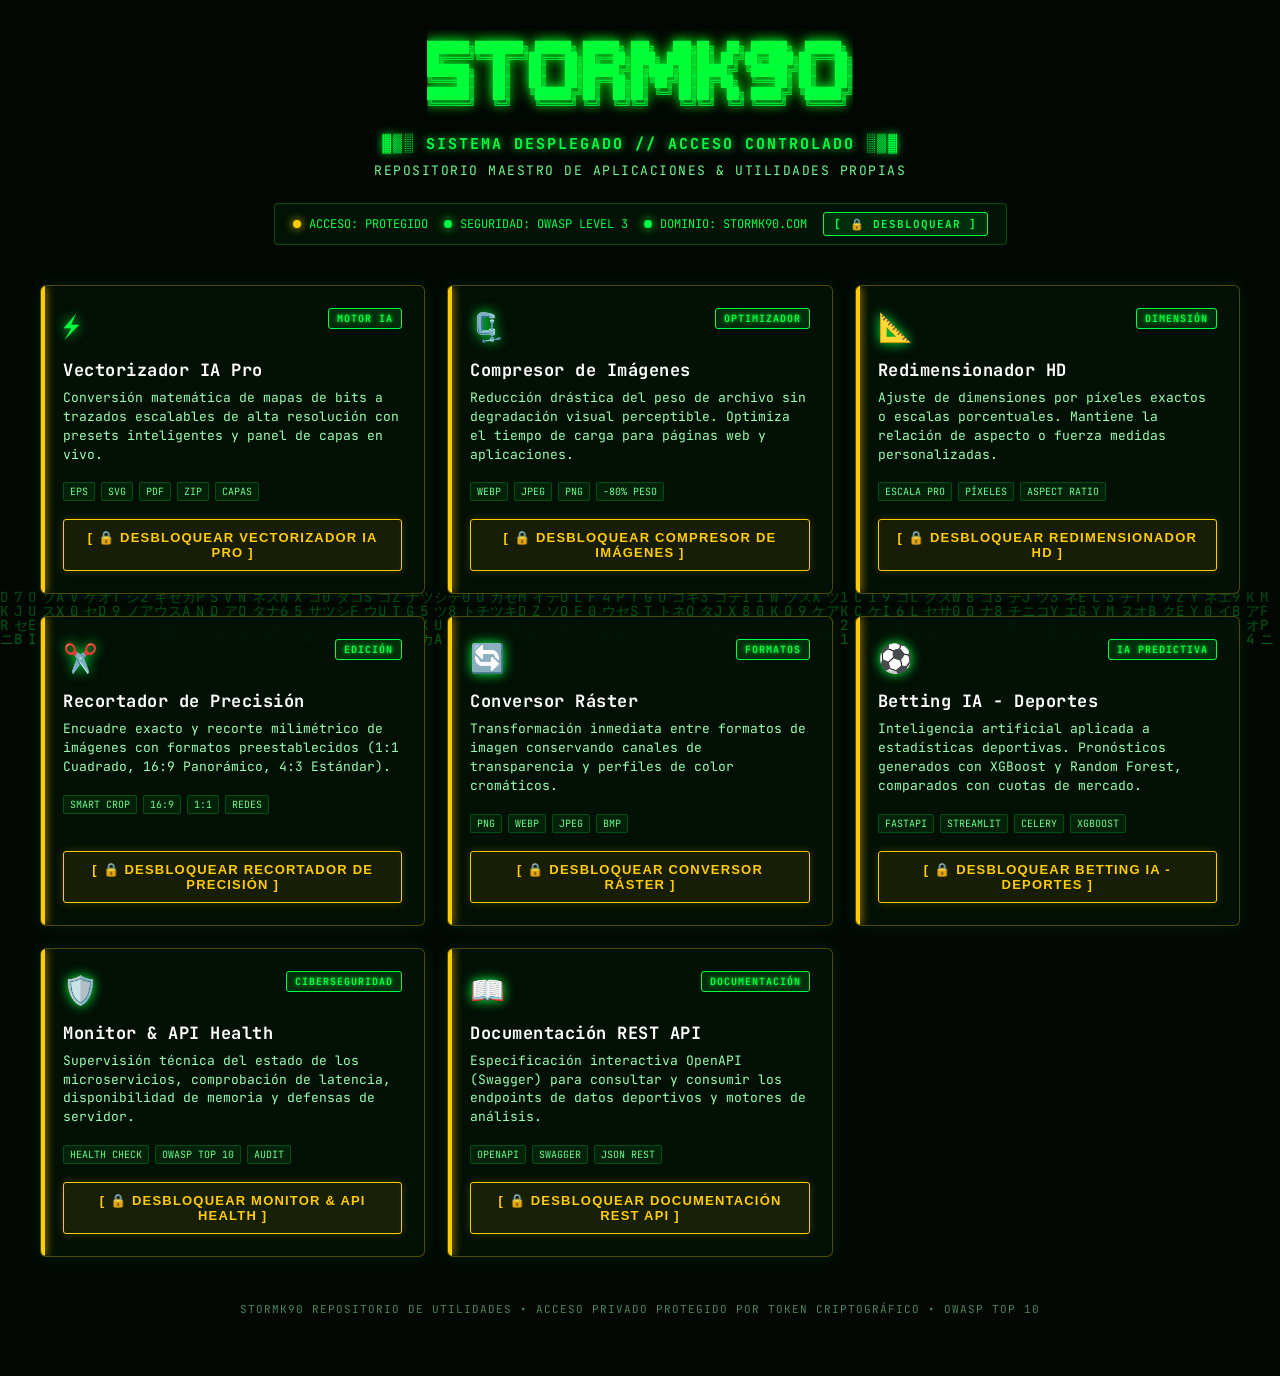
==== index.html @ 2456624c "Copia inicial del sitio stormk90.com (descargada via SFTP)" ====
<!DOCTYPE html>
<html lang="es">
<head>
    <meta charset="UTF-8">
    <meta name="viewport" content="width=device-width, initial-scale=1.0">
    <meta http-equiv="Cache-Control" content="no-cache, no-store, must-revalidate">
    <title>STORMK90 // HUB CENTRAL - Repositorio de Utilidades Propias & IA</title>
    <link rel="preconnect" href="https://fonts.googleapis.com">
    <link rel="preconnect" href="https://fonts.gstatic.com" crossorigin>
    <link href="https://fonts.googleapis.com/css2?family=Courier+Prime:wght@400;700&family=JetBrains+Mono:wght@400;600;700&display=swap" rel="stylesheet">
    <style>
        * {
            box-sizing: border-box;
            margin: 0;
            padding: 0;
        }
        body {
            background: #030804;
            color: #00ff41;
            font-family: "JetBrains Mono", "Courier New", monospace;
            min-height: 100vh;
            overflow-x: hidden;
            display: flex;
            flex-direction: column;
            align-items: center;
            padding: 30px 20px 60px 20px;
            position: relative;
        }

        /* Lienzo de fondo con lluvia Matrix */
        .matrix-bg {
            position: fixed;
            top: 0;
            left: 0;
            width: 100%;
            height: 100%;
            pointer-events: none;
            z-index: 1;
            opacity: 0.35;
        }

        /* Contenedor principal */
        .main-container {
            position: relative;
            z-index: 10;
            width: 100%;
            max-width: 1200px;
            display: flex;
            flex-direction: column;
            align-items: center;
        }

        /* Cabecera ASCII */
        .ascii-art {
            color: #00ff41;
            font-size: 10px;
            line-height: 1.15;
            text-shadow: 0 0 10px #00ff41, 0 0 20px rgba(0, 255, 65, 0.6);
            white-space: pre;
            animation: flicker 0.15s infinite;
            text-align: center;
            margin-bottom: 12px;
            overflow-x: auto;
            max-width: 100%;
        }

        .system-banner {
            text-align: center;
            margin-bottom: 24px;
        }

        .breach-alert {
            font-size: 15px;
            font-weight: 700;
            letter-spacing: 2px;
            text-shadow: 0 0 8px #00ff41;
            animation: pulse 2s infinite;
        }

        .hub-subtitle {
            margin-top: 8px;
            font-size: 13px;
            color: #6cfc8b;
            letter-spacing: 1.5px;
            text-transform: uppercase;
        }

        /* Barra de estado del sistema */
        .system-status-bar {
            display: flex;
            gap: 16px;
            justify-content: center;
            align-items: center;
            flex-wrap: wrap;
            margin-bottom: 30px;
            padding: 8px 18px;
            background: rgba(0, 255, 65, 0.05);
            border: 1px solid rgba(0, 255, 65, 0.25);
            border-radius: 4px;
            font-size: 12px;
        }

        .status-item {
            display: flex;
            align-items: center;
            gap: 8px;
        }

        .status-dot {
            width: 8px;
            height: 8px;
            border-radius: 50%;
            background: #00ff41;
            box-shadow: 0 0 8px #00ff41;
            animation: pulse 1.5s infinite;
        }

        .status-dot.locked {
            background: #ffcc00;
            box-shadow: 0 0 8px #ffcc00;
        }

        .auth-toggle-btn {
            background: rgba(0, 255, 65, 0.12);
            border: 1px solid #00ff41;
            color: #00ff41;
            font-family: inherit;
            font-size: 11px;
            font-weight: 700;
            padding: 4px 10px;
            border-radius: 3px;
            cursor: pointer;
            letter-spacing: 1px;
            transition: all 0.2s ease;
        }

        .auth-toggle-btn:hover {
            background: #00ff41;
            color: #030804;
            box-shadow: 0 0 10px #00ff41;
        }

        /* Cuadrícula Cyberpunk de Utilidades */
        .utils-grid {
            width: 100%;
            display: grid;
            grid-template-columns: repeat(auto-fill, minmax(320px, 1fr));
            gap: 22px;
            margin-top: 10px;
        }

        /* Tarjeta de Utilidad Individual */
        .util-card {
            background: rgba(4, 18, 7, 0.85);
            border: 1px solid rgba(0, 255, 65, 0.35);
            border-radius: 6px;
            padding: 22px;
            display: flex;
            flex-direction: column;
            justify-content: space-between;
            box-shadow: 0 0 15px rgba(0, 255, 65, 0.1);
            transition: all 0.3s cubic-bezier(0.25, 0.8, 0.25, 1);
            position: relative;
            overflow: hidden;
            backdrop-filter: blur(4px);
        }

        .util-card::before {
            content: "";
            position: absolute;
            top: 0;
            left: 0;
            width: 4px;
            height: 100%;
            background: #00ff41;
            box-shadow: 0 0 10px #00ff41;
            transition: width 0.3s ease;
        }

        .util-card:hover {
            transform: translateY(-4px);
            border-color: #00ff41;
            box-shadow: 0 0 25px rgba(0, 255, 65, 0.4);
            background: rgba(6, 26, 11, 0.95);
        }

        .util-card:hover::before {
            width: 8px;
        }

        .util-card.is-locked {
            border-color: rgba(255, 204, 0, 0.3);
        }
        .util-card.is-locked::before {
            background: #ffcc00;
            box-shadow: 0 0 10px #ffcc00;
        }

        .card-header {
            display: flex;
            align-items: flex-start;
            justify-content: space-between;
            margin-bottom: 14px;
        }

        .card-icon {
            font-size: 28px;
            filter: drop-shadow(0 0 6px #00ff41);
        }

        .card-badge {
            font-size: 10px;
            font-weight: 700;
            padding: 3px 8px;
            border: 1px solid #00ff41;
            background: rgba(0, 255, 65, 0.12);
            border-radius: 3px;
            letter-spacing: 1px;
            text-shadow: 0 0 4px #00ff41;
        }

        .card-title {
            font-size: 17px;
            font-weight: 700;
            color: #ffffff;
            margin-bottom: 8px;
            letter-spacing: 0.5px;
        }

        .card-desc {
            font-size: 13px;
            color: #9affb2;
            line-height: 1.45;
            margin-bottom: 18px;
            flex-grow: 1;
        }

        .card-tags {
            display: flex;
            gap: 6px;
            flex-wrap: wrap;
            margin-bottom: 18px;
        }

        .tag-pill {
            font-size: 10px;
            color: #6cfc8b;
            background: rgba(0, 255, 65, 0.08);
            border: 1px solid rgba(0, 255, 65, 0.2);
            padding: 2px 6px;
            border-radius: 2px;
        }

        /* Botón de Lanzamiento de Utilidad */
        .card-action-btn {
            display: block;
            text-align: center;
            color: #00ff41;
            text-decoration: none;
            font-size: 13px;
            font-weight: 700;
            padding: 10px 16px;
            border: 1px solid #00ff41;
            background: rgba(0, 255, 65, 0.08);
            box-shadow: 0 0 10px rgba(0, 255, 65, 0.25);
            border-radius: 3px;
            letter-spacing: 1.2px;
            transition: all 0.25s ease;
            cursor: pointer;
        }

        .card-action-btn:hover {
            background: #00ff41;
            color: #030804;
            box-shadow: 0 0 20px #00ff41;
        }

        .card-action-btn.btn-locked {
            color: #ffcc00;
            border-color: #ffcc00;
            background: rgba(255, 204, 0, 0.08);
            box-shadow: 0 0 10px rgba(255, 204, 0, 0.2);
        }

        .card-action-btn.btn-locked:hover {
            background: #ffcc00;
            color: #030804;
            box-shadow: 0 0 20px #ffcc00;
        }

        /* Modal Terminal Cyberpunk de Autenticación */
        .auth-overlay {
            position: fixed;
            top: 0;
            left: 0;
            width: 100%;
            height: 100%;
            background: rgba(3, 8, 4, 0.85);
            backdrop-filter: blur(8px);
            z-index: 1000;
            display: flex;
            justify-content: center;
            align-items: center;
            padding: 20px;
            opacity: 0;
            pointer-events: none;
            transition: opacity 0.3s ease;
        }

        .auth-overlay.active {
            opacity: 1;
            pointer-events: auto;
        }

        .auth-modal {
            background: #041207;
            border: 2px solid #00ff41;
            box-shadow: 0 0 35px rgba(0, 255, 65, 0.5);
            border-radius: 6px;
            width: 100%;
            max-width: 480px;
            padding: 28px;
            display: flex;
            flex-direction: column;
            position: relative;
        }

        .auth-modal-header {
            display: flex;
            justify-content: space-between;
            align-items: center;
            border-bottom: 1px solid rgba(0, 255, 65, 0.3);
            padding-bottom: 14px;
            margin-bottom: 20px;
        }

        .auth-modal-title {
            font-size: 16px;
            font-weight: 700;
            color: #ffffff;
            display: flex;
            align-items: center;
            gap: 8px;
        }

        .auth-modal-close {
            background: transparent;
            border: none;
            color: #00ff41;
            font-size: 18px;
            cursor: pointer;
            padding: 4px 8px;
        }

        .auth-modal-body p {
            font-size: 13px;
            color: #9affb2;
            line-height: 1.5;
            margin-bottom: 20px;
        }

        .auth-input-group {
            position: relative;
            margin-bottom: 15px;
        }

        .auth-input-prompt {
            position: absolute;
            left: 12px;
            top: 50%;
            transform: translateY(-50%);
            color: #00ff41;
            font-size: 14px;
            font-weight: 700;
            pointer-events: none;
        }

        .auth-password-input {
            width: 100%;
            padding: 12px 14px 12px 38px;
            background: #020703;
            border: 1px solid #00ff41;
            border-radius: 4px;
            color: #00ff41;
            font-family: inherit;
            font-size: 15px;
            outline: none;
            box-shadow: inset 0 0 8px rgba(0, 255, 65, 0.2);
            transition: all 0.2s ease;
        }

        .auth-password-input:focus {
            box-shadow: 0 0 15px #00ff41, inset 0 0 10px rgba(0, 255, 65, 0.3);
        }

        .auth-error-msg {
            color: #ff3344;
            font-size: 12px;
            min-height: 18px;
            margin-bottom: 15px;
            text-shadow: 0 0 5px rgba(255, 51, 68, 0.5);
            display: none;
        }

        .auth-submit-btn {
            width: 100%;
            padding: 12px;
            background: rgba(0, 255, 65, 0.15);
            border: 1px solid #00ff41;
            color: #00ff41;
            font-family: inherit;
            font-size: 14px;
            font-weight: 700;
            border-radius: 4px;
            cursor: pointer;
            letter-spacing: 1.5px;
            transition: all 0.25s ease;
        }

        .auth-submit-btn:hover {
            background: #00ff41;
            color: #030804;
            box-shadow: 0 0 20px #00ff41;
        }

        /* Pie de página */
        .footer-info {
            margin-top: 45px;
            font-size: 11px;
            color: #4b8558;
            text-align: center;
            letter-spacing: 1px;
        }

        /* Animaciones */
        @keyframes flicker {
            0%, 100% { opacity: 1; }
            50% { opacity: 0.94; }
        }

        @keyframes pulse {
            0%, 100% { opacity: 1; }
            50% { opacity: 0.65; }
        }

        @media (max-width: 768px) {
            .ascii-art {
                font-size: 7px;
            }
            .utils-grid {
                grid-template-columns: 1fr;
            }
        }
    </style>
</head>
<body>
    <!-- Lienzo interactivo Matrix -->
    <canvas id="matrix-canvas" class="matrix-bg"></canvas>

    <div class="main-container">
        <!-- Arte ASCII del Servidor STORMK90 -->
        <div class="ascii-art">
███████╗████████╗ ██████╗ ██████╗ ███╗   ███╗██╗  ██╗ ██████╗  ██████╗ 
██╔════╝╚══██╔══╝██╔═══██╗██╔══██╗████╗ ████║██║ ██╔╝██╔═████╗██╔═══██╗
███████╗   ██║   ██║   ██║██████╔╝██╔████╔██║█████╔╝ ╚██████╔╝██║   ██║
╚════██║   ██║   ██║   ██║██╔══██╗██║╚██╔╝██║██╔═██╗  ╚═══██║ ██║   ██║
███████║   ██║   ╚██████╔╝██║  ██║██║ ╚═╝ ██║██║  ██╗ █████╔╝ ╚██████╔╝
╚══════╝   ╚═╝    ╚═════╝ ╚═╝  ╚═╝╚═╝     ╚═╝╚═╝  ╚═╝ ╚════╝   ╚═════╝ 
        </div>

        <!-- Banner y Mensajes de Acceso -->
        <div class="system-banner">
            <div class="breach-alert">▓▒░ SISTEMA DESPLEGADO // ACCESO CONTROLADO ░▒▓</div>
            <div class="hub-subtitle">REPOSITORIO MAESTRO DE APLICACIONES &amp; UTILIDADES PROPIAS</div>
        </div>

        <!-- Barra de Estado en Tiempo Real con Indicador de Seguridad -->
        <div class="system-status-bar">
            <div class="status-item">
                <span class="status-dot" id="system-status-dot"></span>
                <span id="system-status-text">ACCESO: PROTEGIDO</span>
            </div>
            <div class="status-item">
                <span class="status-dot"></span>
                <span>SEGURIDAD: OWASP LEVEL 3</span>
            </div>
            <div class="status-item">
                <span class="status-dot"></span>
                <span>DOMINIO: STORMK90.COM</span>
            </div>
            <button class="auth-toggle-btn" id="auth-status-btn" onclick="toggleAuthAction()">
                [ 🔒 DESBLOQUEAR ]
            </button>
        </div>

        <!-- Cuadrícula de Aplicaciones y Utilidades (Grid Cyberpunk) -->
        <main class="utils-grid">

            <!-- App 1: Conversor Vectorial IA -->
            <article class="util-card is-locked" data-card="true">
                <div>
                    <div class="card-header">
                        <span class="card-icon">⚡</span>
                        <span class="card-badge">MOTOR IA</span>
                    </div>
                    <h2 class="card-title">Vectorizador IA Pro</h2>
                    <p class="card-desc">
                        Conversión matemática de mapas de bits a trazados escalables de alta resolución con presets inteligentes y panel de capas en vivo.
                    </p>
                    <div class="card-tags">
                        <span class="tag-pill">EPS</span>
                        <span class="tag-pill">SVG</span>
                        <span class="tag-pill">PDF</span>
                        <span class="tag-pill">ZIP</span>
                        <span class="tag-pill">CAPAS</span>
                    </div>
                </div>
                <button class="card-action-btn btn-locked" data-protected="true" data-href="/utils/">
                    [ 🔒 DESBLOQUEAR VECTORIZADOR ]
                </button>
            </article>

            <!-- App 2: Compresor & Optimizador Gráfico -->
            <article class="util-card is-locked" data-card="true">
                <div>
                    <div class="card-header">
                        <span class="card-icon">🗜️</span>
                        <span class="card-badge">OPTIMIZADOR</span>
                    </div>
                    <h2 class="card-title">Compresor de Imágenes</h2>
                    <p class="card-desc">
                        Reducción drástica del peso de archivo sin degradación visual perceptible. Optimiza el tiempo de carga para páginas web y aplicaciones.
                    </p>
                    <div class="card-tags">
                        <span class="tag-pill">WEBP</span>
                        <span class="tag-pill">JPEG</span>
                        <span class="tag-pill">PNG</span>
                        <span class="tag-pill">-80% PESO</span>
                    </div>
                </div>
                <button class="card-action-btn btn-locked" data-protected="true" data-href="/utils/#compress">
                    [ 🔒 DESBLOQUEAR COMPRESOR ]
                </button>
            </article>

            <!-- App 3: Redimensionador Dinámico HD -->
            <article class="util-card is-locked" data-card="true">
                <div>
                    <div class="card-header">
                        <span class="card-icon">📐</span>
                        <span class="card-badge">DIMENSIÓN</span>
                    </div>
                    <h2 class="card-title">Redimensionador HD</h2>
                    <p class="card-desc">
                        Ajuste de dimensiones por píxeles exactos o escalas porcentuales. Mantiene la relación de aspecto o fuerza medidas personalizadas.
                    </p>
                    <div class="card-tags">
                        <span class="tag-pill">ESCALA PRO</span>
                        <span class="tag-pill">PÍXELES</span>
                        <span class="tag-pill">ASPECT RATIO</span>
                    </div>
                </div>
                <button class="card-action-btn btn-locked" data-protected="true" data-href="/utils/#resize">
                    [ 🔒 DESBLOQUEAR REDIMENSIONADOR ]
                </button>
            </article>

            <!-- App 4: Recortador de Precisión (Crop) -->
            <article class="util-card is-locked" data-card="true">
                <div>
                    <div class="card-header">
                        <span class="card-icon">✂️</span>
                        <span class="card-badge">EDICIÓN</span>
                    </div>
                    <h2 class="card-title">Recortador de Precisión</h2>
                    <p class="card-desc">
                        Encuadre exacto y recorte milimétrico de imágenes con formatos preestablecidos (1:1 Cuadrado, 16:9 Panorámico, 4:3 Estándar).
                    </p>
                    <div class="card-tags">
                        <span class="tag-pill">SMART CROP</span>
                        <span class="tag-pill">16:9</span>
                        <span class="tag-pill">1:1</span>
                        <span class="tag-pill">REDES</span>
                    </div>
                </div>
                <button class="card-action-btn btn-locked" data-protected="true" data-href="/utils/#crop">
                    [ 🔒 DESBLOQUEAR RECORTADOR ]
                </button>
            </article>

            <!-- App 5: Conversor Multiformato Ráster -->
            <article class="util-card is-locked" data-card="true">
                <div>
                    <div class="card-header">
                        <span class="card-icon">🔄</span>
                        <span class="card-badge">FORMATOS</span>
                    </div>
                    <h2 class="card-title">Conversor Ráster</h2>
                    <p class="card-desc">
                        Transformación inmediata entre formatos de imagen conservando canales de transparencia y perfiles de color cromáticos.
                    </p>
                    <div class="card-tags">
                        <span class="tag-pill">PNG</span>
                        <span class="tag-pill">WEBP</span>
                        <span class="tag-pill">JPEG</span>
                        <span class="tag-pill">BMP</span>
                    </div>
                </div>
                <button class="card-action-btn btn-locked" data-protected="true" data-href="/utils/#convert">
                    [ 🔒 DESBLOQUEAR CONVERSOR ]
                </button>
            </article>

            <!-- App 6: Betting IA (Predicciones Deportivas) -->
            <article class="util-card is-locked" data-card="true">
                <div>
                    <div class="card-header">
                        <span class="card-icon">⚽</span>
                        <span class="card-badge">IA PREDICTIVA</span>
                    </div>
                    <h2 class="card-title">Betting IA - Deportes</h2>
                    <p class="card-desc">
                        Inteligencia artificial aplicada a estadísticas deportivas. Pronósticos generados con XGBoost y Random Forest, comparados con cuotas de mercado.
                    </p>
                    <div class="card-tags">
                        <span class="tag-pill">FASTAPI</span>
                        <span class="tag-pill">STREAMLIT</span>
                        <span class="tag-pill">CELERY</span>
                        <span class="tag-pill">XGBOOST</span>
                    </div>
                </div>
                <button class="card-action-btn btn-locked" data-protected="true" data-href="/betting/">
                    [ 🔒 DESBLOQUEAR DASHBOARD IA ]
                </button>
            </article>

            <!-- App 7: Monitor de Seguridad & Estado API -->
            <article class="util-card is-locked" data-card="true">
                <div>
                    <div class="card-header">
                        <span class="card-icon">🛡️</span>
                        <span class="card-badge">CIBERSEGURIDAD</span>
                    </div>
                    <h2 class="card-title">Monitor &amp; API Health</h2>
                    <p class="card-desc">
                        Supervisión técnica del estado de los microservicios, comprobación de latencia, disponibilidad de memoria y defensas de servidor.
                    </p>
                    <div class="card-tags">
                        <span class="tag-pill">HEALTH CHECK</span>
                        <span class="tag-pill">OWASP TOP 10</span>
                        <span class="tag-pill">AUDIT</span>
                    </div>
                </div>
                <button class="card-action-btn btn-locked" data-protected="true" data-href="/api/health">
                    [ 🔒 DESBLOQUEAR MONITOR API ]
                </button>
            </article>

            <!-- App 8: API Docs Swagger (Betting IA) -->
            <article class="util-card is-locked" data-card="true">
                <div>
                    <div class="card-header">
                        <span class="card-icon">📖</span>
                        <span class="card-badge">DOCUMENTACIÓN</span>
                    </div>
                    <h2 class="card-title">Documentación REST API</h2>
                    <p class="card-desc">
                        Especificación interactiva OpenAPI (Swagger) para consultar y consumir los endpoints de datos deportivos y motores de análisis.
                    </p>
                    <div class="card-tags">
                        <span class="tag-pill">OPENAPI</span>
                        <span class="tag-pill">SWAGGER</span>
                        <span class="tag-pill">JSON REST</span>
                    </div>
                </div>
                <button class="card-action-btn btn-locked" data-protected="true" data-href="/betting/api/docs">
                    [ 🔒 DESBLOQUEAR DOCS API ]
                </button>
            </article>

        </main>

        <!-- Pie de página informativo -->
        <footer class="footer-info">
            STORMK90 REPOSITORIO DE UTILIDADES &bull; ACCESO PRIVADO PROTEGIDO POR TOKEN CRIPTOGRÁFICO &bull; OWASP TOP 10
        </footer>
    </div>

    <!-- Modal Cyberpunk de Autenticación Terminal -->
    <div class="auth-overlay" id="auth-overlay">
        <div class="auth-modal">
            <div class="auth-modal-header">
                <span class="auth-modal-title"><span>🛡️</span> PASARELA DE CONTROL DE ACCESO</span>
                <button class="auth-modal-close" onclick="closeAuthModal()">✕</button>
            </div>
            <div class="auth-modal-body">
                <p>Las utilidades y motores de IA están protegidos. Introduce la clave de acceso maestra para autorizar tu terminal de trabajo:</p>
                <div class="auth-input-group">
                    <span class="auth-input-prompt">&gt;_</span>
                    <input type="password" id="auth-pass-input" class="auth-password-input" placeholder="Clave de autorización..." autocomplete="off">
                </div>
                <div class="auth-error-msg" id="auth-error-msg">❌ CLAVE INCORRECTA // ACCESO DENEGADO</div>
                <button class="auth-submit-btn" id="auth-submit-btn" onclick="submitAuthPasscode()">
                    [ 🔓 AUTORIZAR ACCESO ]
                </button>
            </div>
        </div>
    </div>

    <!-- Script del Efecto Matrix y Seguridad Gatekeeper -->
    <script>
        /**
         * Hash criptográfico SHA-256 de la contraseña maestra (Stormk90#2026)
         * Cálculo: SHA-256("Stormk90#2026")
         */
        const MASTER_PASS_HASH = "896fb5710ea22e9e158c6f817f2fc508dc02cfabefce89e33f3117e2473f1601";
        const AUTH_STORAGE_KEY = "stormk90_auth_token";
        let targetHrefAfterUnlock = null;
        let failedAttempts = 0;

        /**
         * Función: sha256Hex
         * Descripción: Calcula el hash criptográfico SHA-256 en formato hexadecimal de una cadena
         *              utilizando la Web Crypto API nativa y segura del navegador.
         */
        async function sha256Hex(plainText) {
            const encoder = new TextEncoder();
            const data = encoder.encode(plainText);
            const hashBuffer = await crypto.subtle.digest("SHA-256", data);
            const hashArray = Array.from(new Uint8Array(hashBuffer));
            return hashArray.map(b => b.toString(16).padStart(2, "0")).join("");
        }

        /**
         * Función: isUserAuthenticated
         * Descripción: Verifica si existe un token de sesión válido en localStorage o en la cookie segura.
         */
        function isUserAuthenticated() {
            const token = localStorage.getItem(AUTH_STORAGE_KEY);
            const hasCookie = document.cookie.includes(`stormk90_session=${MASTER_PASS_HASH}`);
            if (token === MASTER_PASS_HASH || hasCookie) {
                if (!hasCookie) {
                    document.cookie = `stormk90_session=${MASTER_PASS_HASH}; path=/; max-age=2592000; SameSite=Lax; Secure`;
                }
                if (token !== MASTER_PASS_HASH) {
                    localStorage.setItem(AUTH_STORAGE_KEY, MASTER_PASS_HASH);
                }
                return true;
            }
            return false;
        }

        /**
         * Función: openAuthModal
         * Descripción: Muestra la ventana modal de autenticación terminal y enfoca el campo de entrada.
         */
        function openAuthModal(targetHref = null) {
            targetHrefAfterUnlock = targetHref;
            const overlay = document.getElementById("auth-overlay");
            const input = document.getElementById("auth-pass-input");
            const errorMsg = document.getElementById("auth-error-msg");
            errorMsg.style.display = "none";
            input.value = "";
            overlay.classList.add("active");
            setTimeout(() => input.focus(), 150);
        }

        /**
         * Función: closeAuthModal
         * Descripción: Cierra la ventana modal de autenticación.
         */
        function closeAuthModal() {
            document.getElementById("auth-overlay").classList.remove("active");
            targetHrefAfterUnlock = null;
        }

        /**
         * Función: submitAuthPasscode
         * Descripción: Procesa la clave introducida por el usuario, valida su hash criptográfico
         *              y desbloquea las herramientas en caso de coincidencia exitosa.
         */
        async function submitAuthPasscode() {
            const input = document.getElementById("auth-pass-input");
            const errorMsg = document.getElementById("auth-error-msg");
            const rawPassword = input.value.trim();

            if (!rawPassword) {
                errorMsg.textContent = "⚠️ DEBES INTRODUCIR UNA CLAVE";
                errorMsg.style.display = "block";
                return;
            }

            const computedHash = await sha256Hex(rawPassword);

            if (computedHash === MASTER_PASS_HASH) {
                // Autenticación correcta: guardar credencial de sesión en almacenamiento y cookie segura
                localStorage.setItem(AUTH_STORAGE_KEY, computedHash);
                document.cookie = `stormk90_session=${computedHash}; path=/; max-age=2592000; SameSite=Lax; Secure`;
                closeAuthModal();
                updateUIForAuthState(true);

                // Si venía de pulsar una herramienta concreta, abrirla de inmediato
                if (targetHrefAfterUnlock) {
                    window.location.href = targetHrefAfterUnlock;
                }
            } else {
                failedAttempts++;
                errorMsg.textContent = `❌ CLAVE INVÁLIDA (INTENTOS: ${failedAttempts})`;
                errorMsg.style.display = "block";
                input.value = "";
                input.focus();

                if (failedAttempts >= 5) {
                    errorMsg.textContent = "🛑 DEMASIADOS INTENTOS FALLIDOS // BLOQUEO TEMPORAL";
                    document.getElementById("auth-submit-btn").disabled = true;
                    setTimeout(() => {
                        failedAttempts = 0;
                        document.getElementById("auth-submit-btn").disabled = false;
                        errorMsg.style.display = "none";
                    }, 30000);
                }
            }
        }

        /**
         * Función: toggleAuthAction
         * Descripción: Permite desbloquear el acceso o cerrar la sesión activa (bloquear) desde la cabecera.
         */
        function toggleAuthAction() {
            if (isUserAuthenticated()) {
                localStorage.removeItem(AUTH_STORAGE_KEY);
                document.cookie = "stormk90_session=; path=/; max-age=0; SameSite=Lax; Secure";
                updateUIForAuthState(false);
            } else {
                openAuthModal();
            }
        }

        /**
         * Función: updateUIForAuthState
         * Descripción: Actualiza dinámicamente las tarjetas y botones según el estado de autenticación.
         */
        function updateUIForAuthState(authenticated) {
            const statusDot = document.getElementById("system-status-dot");
            const statusText = document.getElementById("system-status-text");
            const statusBtn = document.getElementById("auth-status-btn");
            const cards = document.querySelectorAll("[data-card='true']");
            const actionBtns = document.querySelectorAll("[data-protected='true']");

            if (authenticated) {
                statusDot.classList.remove("locked");
                statusText.textContent = "ACCESO: AUTORIZADO";
                statusBtn.textContent = "[ 🔓 BLOQUEAR ]";

                cards.forEach(card => card.classList.remove("is-locked"));
                actionBtns.forEach(btn => {
                    btn.classList.remove("btn-locked");
                    const href = btn.getAttribute("data-href");
                    const cardTitle = btn.closest(".util-card").querySelector(".card-title").textContent;
                    btn.textContent = `[ 🚀 ABRIR ${cardTitle.toUpperCase()} ]`;
                    btn.onclick = () => window.location.href = href;
                });
            } else {
                statusDot.classList.add("locked");
                statusText.textContent = "ACCESO: PROTEGIDO";
                statusBtn.textContent = "[ 🔒 DESBLOQUEAR ]";

                cards.forEach(card => card.classList.add("is-locked"));
                actionBtns.forEach(btn => {
                    btn.classList.add("btn-locked");
                    const href = btn.getAttribute("data-href");
                    const cardTitle = btn.closest(".util-card").querySelector(".card-title").textContent;
                    btn.textContent = `[ 🔒 DESBLOQUEAR ${cardTitle.toUpperCase()} ]`;
                    btn.onclick = (e) => {
                        e.preventDefault();
                        openAuthModal(href);
                    };
                });
            }
        }

        /**
         * Función: initMatrixRain
         * Descripción: Inicializa el renderizado gráfico de la lluvia de caracteres Matrix en el canvas.
         */
        function initMatrixRain() {
            const canvas = document.getElementById("matrix-canvas");
            const ctx = canvas.getContext("2d");

            function resizeCanvas() {
                canvas.width = window.innerWidth;
                canvas.height = window.innerHeight;
            }
            resizeCanvas();
            window.addEventListener("resize", resizeCanvas);

            const characters = "ABCDEFGHIJKLMNOPQRSTUVWXYZ0123456789アイウエオカキクケコサシスセソタチツテトナニヌネノ";
            const fontSize = 14;
            const columns = Math.floor(canvas.width / fontSize);
            const drops = Array(columns).fill(1);

            function drawMatrixFrame() {
                ctx.fillStyle = "rgba(3, 8, 4, 0.08)";
                ctx.fillRect(0, 0, canvas.width, canvas.height);

                ctx.fillStyle = "#00ff41";
                ctx.font = `${fontSize}px "JetBrains Mono", monospace`;

                for (let i = 0; i < drops.length; i++) {
                    const text = characters.charAt(Math.floor(Math.random() * characters.length));
                    ctx.fillText(text, i * fontSize, drops[i] * fontSize);

                    if (drops[i] * fontSize > canvas.height && Math.random() > 0.975) {
                        drops[i] = 0;
                    }
                    drops[i]++;
                }
            }

            setInterval(drawMatrixFrame, 35);
        }

        // Listener para permitir presionar Enter en el campo de contraseña
        document.addEventListener("DOMContentLoaded", () => {
            initMatrixRain();
            const authenticated = isUserAuthenticated();
            updateUIForAuthState(authenticated);

            const urlParams = new URLSearchParams(window.location.search);
            const redirectFrom = urlParams.get("from");
            if (urlParams.get("auth") === "required" && !authenticated) {
                openAuthModal(redirectFrom || "/utils/");
                const errorMsg = document.getElementById("auth-error-msg");
                errorMsg.textContent = "⚠️ RECURSO PROTEGIDO // INTRODUZCA CLAVE MAESTRA";
                errorMsg.style.color = "#ffcc00";
                errorMsg.style.display = "block";
            }

            const passInput = document.getElementById("auth-pass-input");
            passInput.addEventListener("keydown", (e) => {
                if (e.key === "Enter") {
                    submitAuthPasscode();
                }
            });
        });
    </script>
</body>
</html>
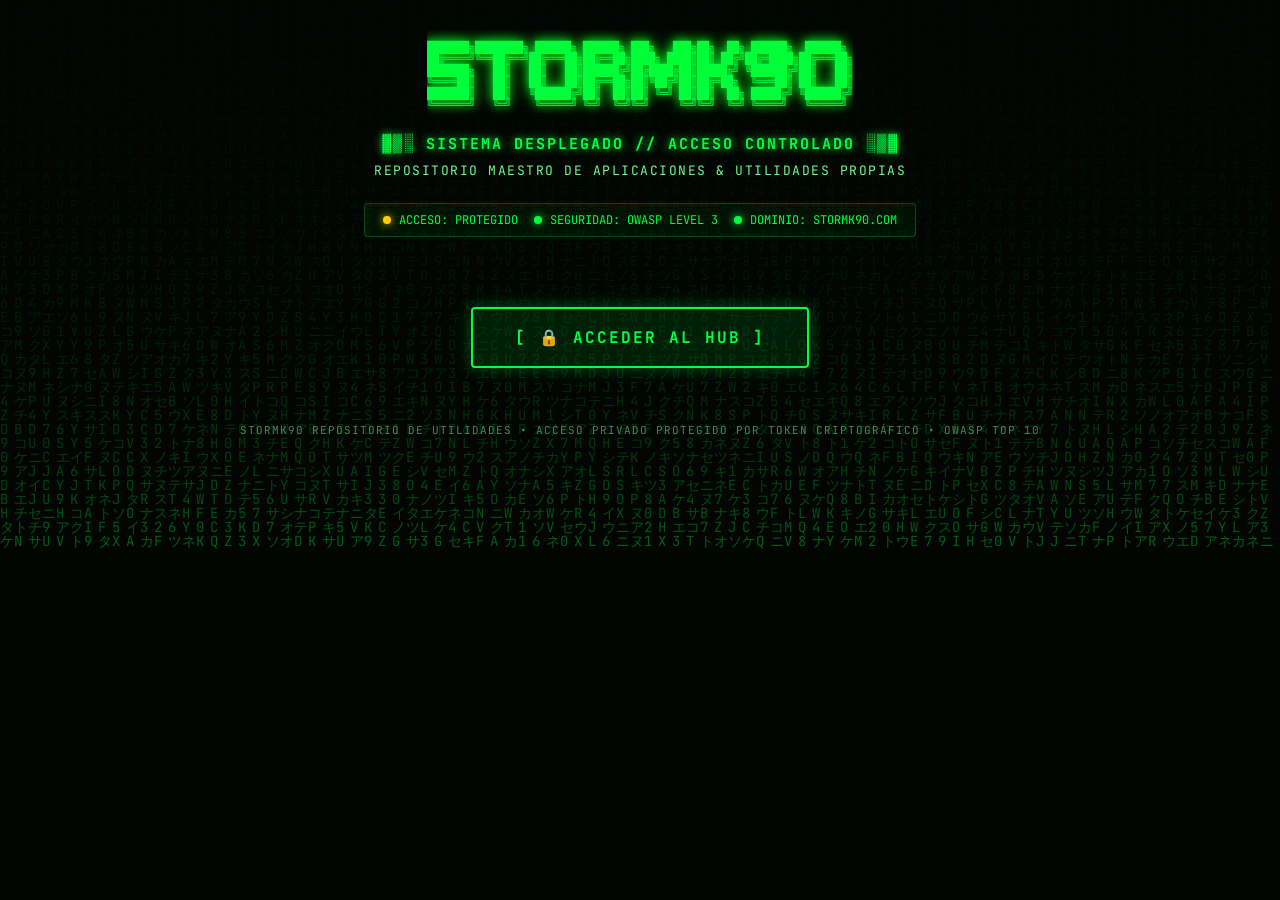
==== commit 64af8bf5: "Ocultar tarjetas tras un único botón de acceso; se muestran al autenticar" ====
--- a/index.html
+++ b/index.html
@@ -138,6 +138,36 @@
             background: #00ff41;
             color: #030804;
             box-shadow: 0 0 10px #00ff41;
+        }
+
+        /* Botón Único de Acceso Principal */
+        .access-main-btn {
+            display: block;
+            margin: 40px auto 10px auto;
+            padding: 18px 42px;
+            background: rgba(0, 255, 65, 0.1);
+            border: 2px solid #00ff41;
+            color: #00ff41;
+            font-family: inherit;
+            font-size: 16px;
+            font-weight: 700;
+            border-radius: 4px;
+            cursor: pointer;
+            letter-spacing: 2px;
+            box-shadow: 0 0 18px rgba(0, 255, 65, 0.3);
+            transition: all 0.25s ease;
+            animation: pulse 2s infinite;
+        }
+
+        .access-main-btn:hover {
+            background: #00ff41;
+            color: #030804;
+            box-shadow: 0 0 30px #00ff41;
+            animation: none;
+        }
+
+        .hidden {
+            display: none !important;
         }
 
         /* Cuadrícula Cyberpunk de Utilidades */
@@ -488,13 +518,18 @@
                 <span class="status-dot"></span>
                 <span>DOMINIO: STORMK90.COM</span>
             </div>
-            <button class="auth-toggle-btn" id="auth-status-btn" onclick="toggleAuthAction()">
-                [ 🔒 DESBLOQUEAR ]
+            <button class="auth-toggle-btn hidden" id="auth-status-btn" onclick="toggleAuthAction()">
+                [ 🔓 BLOQUEAR ]
             </button>
         </div>
 
+        <!-- Botón Único de Acceso (visible solo sin autenticar) -->
+        <button class="access-main-btn" id="access-main-btn" onclick="openAuthModal()">
+            [ 🔒 ACCEDER AL HUB ]
+        </button>
+
         <!-- Cuadrícula de Aplicaciones y Utilidades (Grid Cyberpunk) -->
-        <main class="utils-grid">
+        <main class="utils-grid hidden" id="utils-grid">
 
             <!-- App 1: Conversor Vectorial IA -->
             <article class="util-card is-locked" data-card="true">
@@ -844,13 +879,18 @@
             const statusDot = document.getElementById("system-status-dot");
             const statusText = document.getElementById("system-status-text");
             const statusBtn = document.getElementById("auth-status-btn");
+            const mainGateBtn = document.getElementById("access-main-btn");
+            const utilsGrid = document.getElementById("utils-grid");
             const cards = document.querySelectorAll("[data-card='true']");
             const actionBtns = document.querySelectorAll("[data-protected='true']");
 
             if (authenticated) {
                 statusDot.classList.remove("locked");
                 statusText.textContent = "ACCESO: AUTORIZADO";
+                statusBtn.classList.remove("hidden");
                 statusBtn.textContent = "[ 🔓 BLOQUEAR ]";
+                mainGateBtn.classList.add("hidden");
+                utilsGrid.classList.remove("hidden");
 
                 cards.forEach(card => card.classList.remove("is-locked"));
                 actionBtns.forEach(btn => {
@@ -863,7 +903,10 @@
             } else {
                 statusDot.classList.add("locked");
                 statusText.textContent = "ACCESO: PROTEGIDO";
+                statusBtn.classList.add("hidden");
                 statusBtn.textContent = "[ 🔒 DESBLOQUEAR ]";
+                mainGateBtn.classList.remove("hidden");
+                utilsGrid.classList.add("hidden");
 
                 cards.forEach(card => card.classList.add("is-locked"));
                 actionBtns.forEach(btn => {
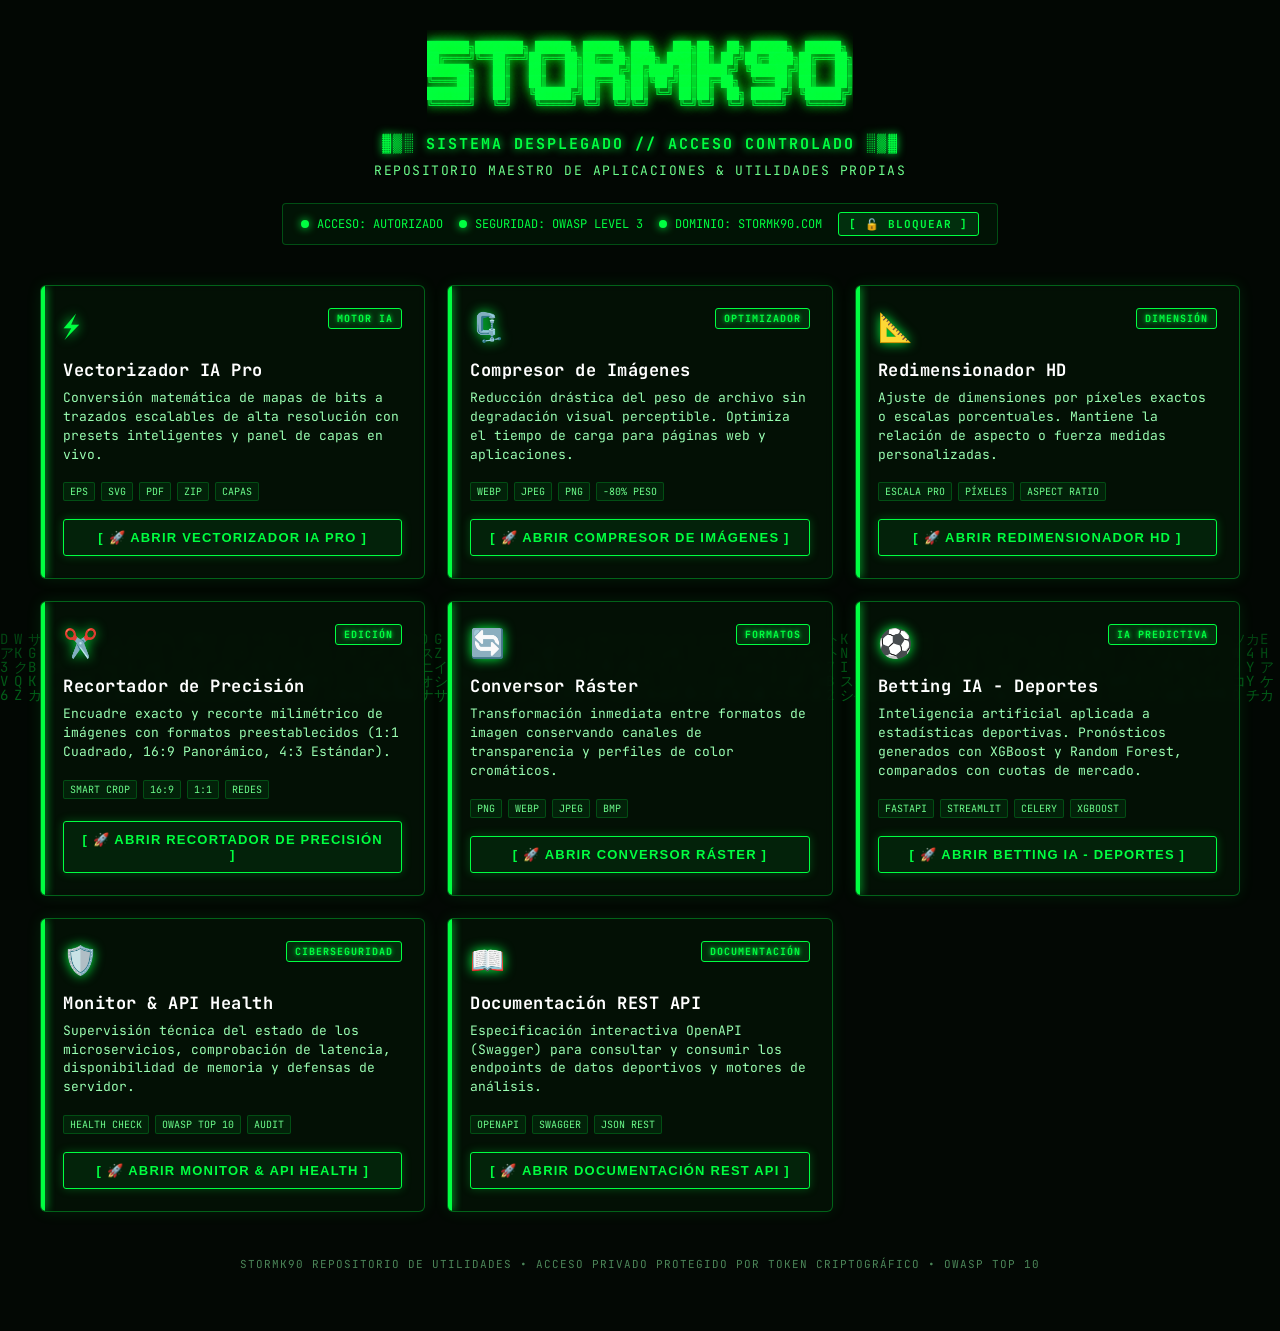
==== commit 7b23e53d: "Auth en servidor: login/logout PHP con PBKDF2 y rate limit; cliente sin secretos; gate/ y old/ bloqu" ====
--- a/index.html
+++ b/index.html
@@ -745,44 +745,26 @@
     <!-- Script del Efecto Matrix y Seguridad Gatekeeper -->
     <script>
         /**
-         * Hash criptográfico SHA-256 de la contraseña maestra (Stormk90#2026)
-         * Cálculo: SHA-256("Stormk90#2026")
+         * SEGURIDAD: este cliente NO contiene ningún secreto.
+         * La clave se valida en el servidor (login.php) contra un hash PBKDF2
+         * y la sesión vive en una cookie HttpOnly gestionada por el servidor.
          */
-        const MASTER_PASS_HASH = "896fb5710ea22e9e158c6f817f2fc508dc02cfabefce89e33f3117e2473f1601";
-        const AUTH_STORAGE_KEY = "stormk90_auth_token";
         let targetHrefAfterUnlock = null;
-        let failedAttempts = 0;
+        let isAuthenticated = false;
 
         /**
-         * Función: sha256Hex
-         * Descripción: Calcula el hash criptográfico SHA-256 en formato hexadecimal de una cadena
-         *              utilizando la Web Crypto API nativa y segura del navegador.
+         * Función: checkSession
+         * Descripción: Pregunta al servidor si la sesión actual es válida.
+         *              Las rutas protegidas (p.ej. /utils/) devuelven 302 hacia
+         *              /?auth=required... si no hay cookie de sesión válida.
          */
-        async function sha256Hex(plainText) {
-            const encoder = new TextEncoder();
-            const data = encoder.encode(plainText);
-            const hashBuffer = await crypto.subtle.digest("SHA-256", data);
-            const hashArray = Array.from(new Uint8Array(hashBuffer));
-            return hashArray.map(b => b.toString(16).padStart(2, "0")).join("");
-        }
-
-        /**
-         * Función: isUserAuthenticated
-         * Descripción: Verifica si existe un token de sesión válido en localStorage o en la cookie segura.
-         */
-        function isUserAuthenticated() {
-            const token = localStorage.getItem(AUTH_STORAGE_KEY);
-            const hasCookie = document.cookie.includes(`stormk90_session=${MASTER_PASS_HASH}`);
-            if (token === MASTER_PASS_HASH || hasCookie) {
-                if (!hasCookie) {
-                    document.cookie = `stormk90_session=${MASTER_PASS_HASH}; path=/; max-age=2592000; SameSite=Lax; Secure`;
-                }
-                if (token !== MASTER_PASS_HASH) {
-                    localStorage.setItem(AUTH_STORAGE_KEY, MASTER_PASS_HASH);
-                }
-                return true;
-            }
-            return false;
+        async function checkSession() {
+            try {
+                const res = await fetch("/utils/", { method: "HEAD", credentials: "same-origin", redirect: "follow" });
+                return res.status === 200 && !res.redirected;
+            } catch (e) {
+                return false;
+            }
         }
 
         /**
@@ -811,12 +793,13 @@
 
         /**
          * Función: submitAuthPasscode
-         * Descripción: Procesa la clave introducida por el usuario, valida su hash criptográfico
-         *              y desbloquea las herramientas en caso de coincidencia exitosa.
+         * Descripción: Envía la clave al servidor (login.php), que la verifica
+         *              contra su hash PBKDF2 y emite la cookie de sesión HttpOnly.
          */
         async function submitAuthPasscode() {
             const input = document.getElementById("auth-pass-input");
             const errorMsg = document.getElementById("auth-error-msg");
+            const submitBtn = document.getElementById("auth-submit-btn");
             const rawPassword = input.value.trim();
 
             if (!rawPassword) {
@@ -825,46 +808,55 @@
                 return;
             }
 
-            const computedHash = await sha256Hex(rawPassword);
-
-            if (computedHash === MASTER_PASS_HASH) {
-                // Autenticación correcta: guardar credencial de sesión en almacenamiento y cookie segura
-                localStorage.setItem(AUTH_STORAGE_KEY, computedHash);
-                document.cookie = `stormk90_session=${computedHash}; path=/; max-age=2592000; SameSite=Lax; Secure`;
+            submitBtn.disabled = true;
+            let res, data = {};
+            try {
+                res = await fetch("/login.php", {
+                    method: "POST",
+                    headers: { "Content-Type": "application/json" },
+                    credentials: "same-origin",
+                    body: JSON.stringify({ pass: rawPassword }),
+                });
+                data = await res.json().catch(() => ({}));
+            } catch (e) {
+                errorMsg.textContent = "🛑 ERROR DE CONEXIÓN // REINTENTE";
+                errorMsg.style.display = "block";
+                submitBtn.disabled = false;
+                return;
+            }
+            input.value = "";
+
+            if (res.ok && data.ok) {
                 closeAuthModal();
                 updateUIForAuthState(true);
-
-                // Si venía de pulsar una herramienta concreta, abrirla de inmediato
                 if (targetHrefAfterUnlock) {
                     window.location.href = targetHrefAfterUnlock;
                 }
+                return;
+            }
+
+            submitBtn.disabled = false;
+            if (res.status === 429 || data.error === "too_many") {
+                errorMsg.textContent = "🛑 DEMASIADOS INTENTOS // BLOQUEO TEMPORAL";
+                submitBtn.disabled = true;
+                setTimeout(() => {
+                    submitBtn.disabled = false;
+                    errorMsg.style.display = "none";
+                }, 60000);
             } else {
-                failedAttempts++;
-                errorMsg.textContent = `❌ CLAVE INVÁLIDA (INTENTOS: ${failedAttempts})`;
-                errorMsg.style.display = "block";
-                input.value = "";
+                errorMsg.textContent = "❌ CLAVE INVÁLIDA";
                 input.focus();
-
-                if (failedAttempts >= 5) {
-                    errorMsg.textContent = "🛑 DEMASIADOS INTENTOS FALLIDOS // BLOQUEO TEMPORAL";
-                    document.getElementById("auth-submit-btn").disabled = true;
-                    setTimeout(() => {
-                        failedAttempts = 0;
-                        document.getElementById("auth-submit-btn").disabled = false;
-                        errorMsg.style.display = "none";
-                    }, 30000);
-                }
-            }
+            }
+            errorMsg.style.display = "block";
         }
 
         /**
          * Función: toggleAuthAction
-         * Descripción: Permite desbloquear el acceso o cerrar la sesión activa (bloquear) desde la cabecera.
+         * Descripción: Cierra la sesión activa (bloquear) o abre el modal según el estado.
          */
-        function toggleAuthAction() {
-            if (isUserAuthenticated()) {
-                localStorage.removeItem(AUTH_STORAGE_KEY);
-                document.cookie = "stormk90_session=; path=/; max-age=0; SameSite=Lax; Secure";
+        async function toggleAuthAction() {
+            if (isAuthenticated) {
+                try { await fetch("/logout.php", { method: "POST", credentials: "same-origin" }); } catch (e) {}
                 updateUIForAuthState(false);
             } else {
                 openAuthModal();
@@ -876,6 +868,7 @@
          * Descripción: Actualiza dinámicamente las tarjetas y botones según el estado de autenticación.
          */
         function updateUIForAuthState(authenticated) {
+            isAuthenticated = authenticated;
             const statusDot = document.getElementById("system-status-dot");
             const statusText = document.getElementById("system-status-text");
             const statusBtn = document.getElementById("auth-status-btn");
@@ -964,9 +957,10 @@
         }
 
         // Listener para permitir presionar Enter en el campo de contraseña
-        document.addEventListener("DOMContentLoaded", () => {
+        document.addEventListener("DOMContentLoaded", async () => {
             initMatrixRain();
-            const authenticated = isUserAuthenticated();
+            localStorage.removeItem("stormk90_auth_token"); // limpiar restos del sistema anterior
+            const authenticated = await checkSession();
             updateUIForAuthState(authenticated);
 
             const urlParams = new URLSearchParams(window.location.search);
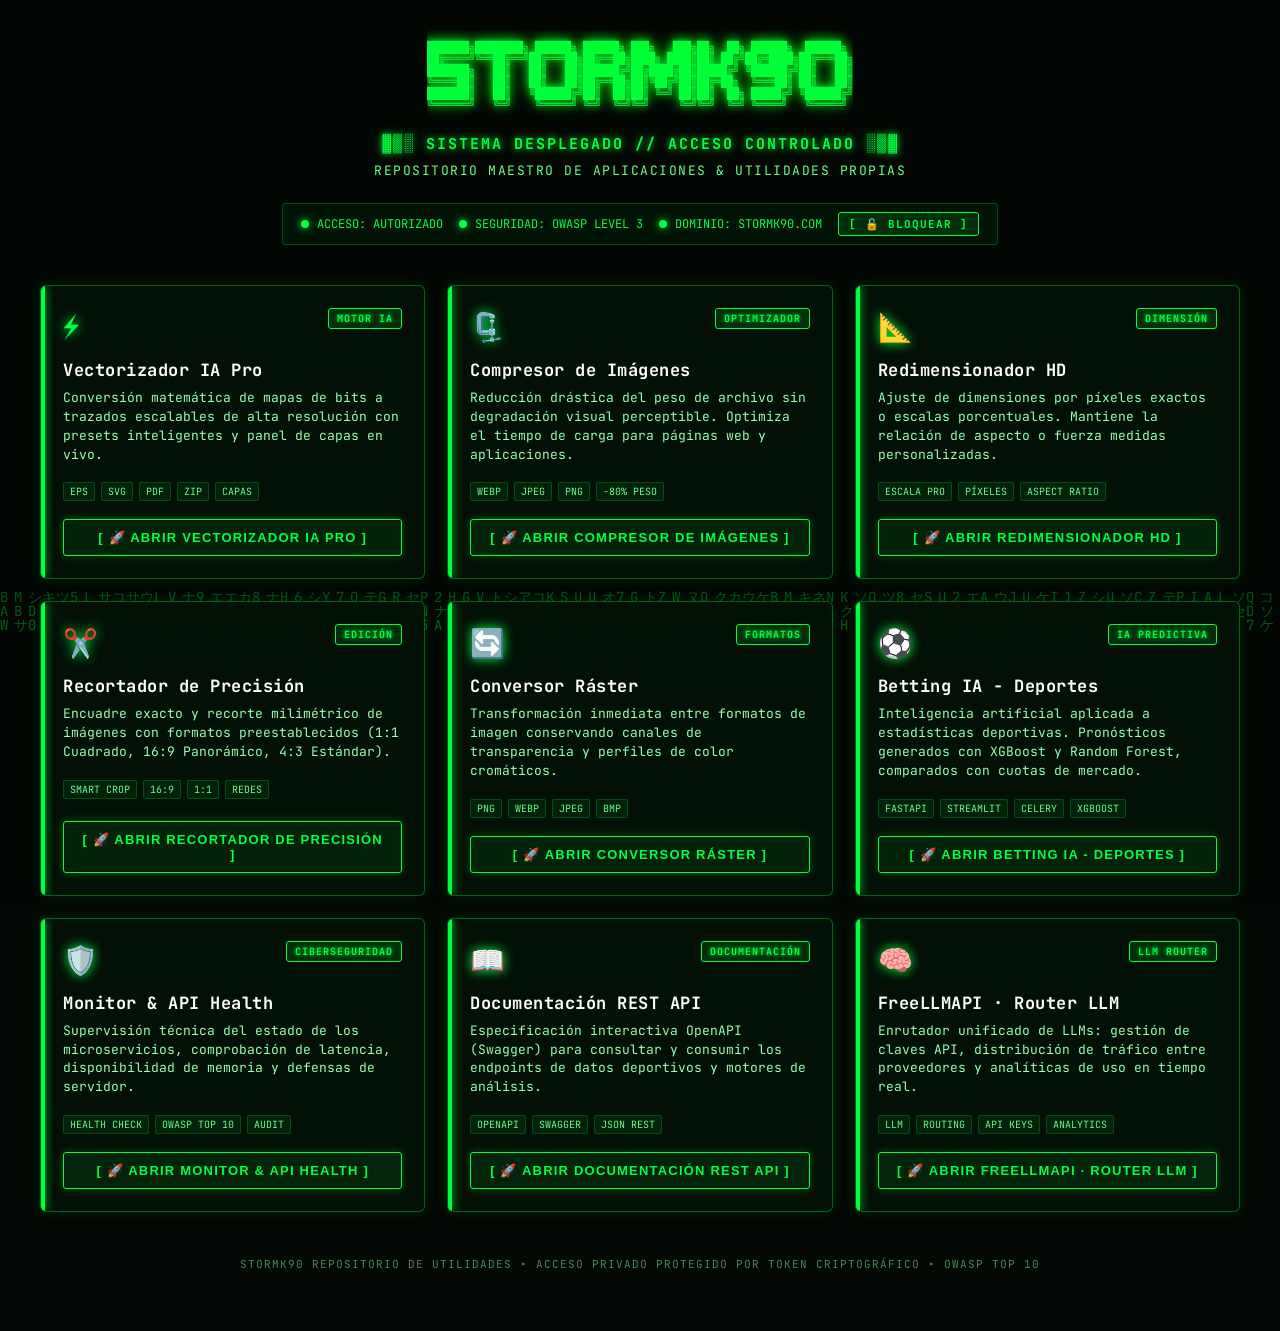
==== commit aa522653: "Quitar barra de scroll del logo ASCII (escala responsiva); nueva tarjeta FreeLLMAPI Router LLM" ====
--- a/index.html
+++ b/index.html
@@ -53,14 +53,14 @@
         /* Cabecera ASCII */
         .ascii-art {
             color: #00ff41;
-            font-size: 10px;
+            font-size: min(10px, 2vw);
             line-height: 1.15;
             text-shadow: 0 0 10px #00ff41, 0 0 20px rgba(0, 255, 65, 0.6);
             white-space: pre;
             animation: flicker 0.15s infinite;
             text-align: center;
             margin-bottom: 12px;
-            overflow-x: auto;
+            overflow-x: hidden;
             max-width: 100%;
         }
 
@@ -713,6 +713,28 @@
                 </button>
             </article>
 
+            <!-- App 9: FreeLLMAPI - Unified LLM Router -->
+            <article class="util-card is-locked" data-card="true">
+                <div>
+                    <div class="card-header">
+                        <span class="card-icon">🧠</span>
+                        <span class="card-badge">LLM ROUTER</span>
+                    </div>
+                    <h2 class="card-title">FreeLLMAPI · Router LLM</h2>
+                    <p class="card-desc">
+                        Enrutador unificado de LLMs: gestión de claves API, distribución de tráfico entre proveedores y analíticas de uso en tiempo real.
+                    </p>
+                    <div class="card-tags">
+                        <span class="tag-pill">LLM</span>
+                        <span class="tag-pill">ROUTING</span>
+                        <span class="tag-pill">API KEYS</span>
+                        <span class="tag-pill">ANALYTICS</span>
+                    </div>
+                </div>
+                <button class="card-action-btn btn-locked" data-protected="true" data-href="/freellmapi/">
+                    [ 🔒 ABRIR FREELLM API ]
+                </button>
+            </article>
         </main>
 
         <!-- Pie de página informativo -->
